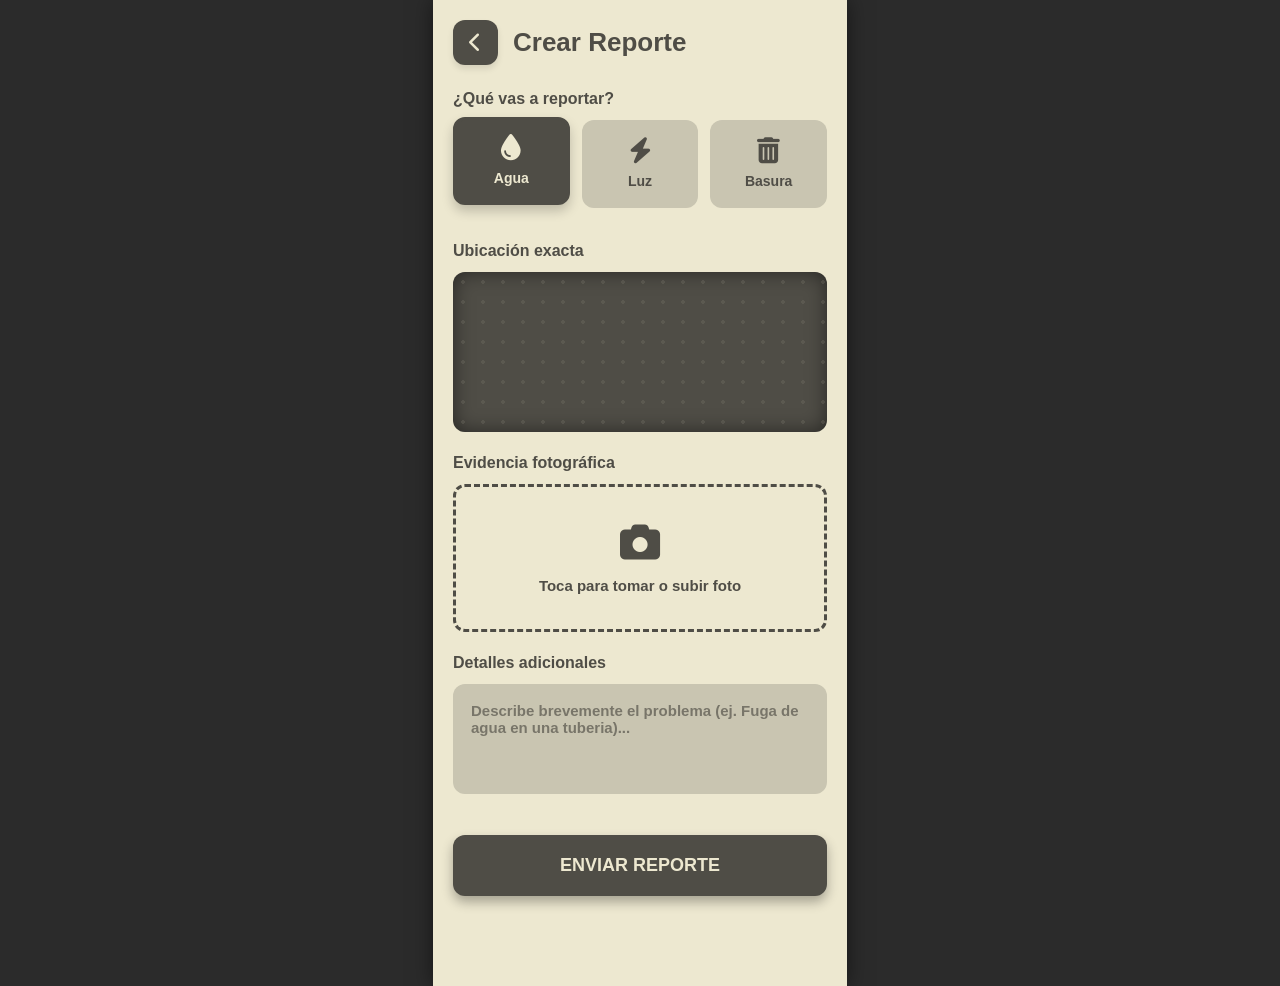
==== nuevo-reporte.html @ b4e28cd4 "primera version funcional del prototipo :D" ====
<!DOCTYPE html>
<html lang="es">
<head>
    <meta charset="UTF-8">
    <meta name="viewport" content="width=device-width, initial-scale=1.0">
    <title>Nuevo Reporte</title>
    <link rel="stylesheet" href="https://cdnjs.cloudflare.com/ajax/libs/font-awesome/6.4.0/css/all.min.css">
    <link rel="stylesheet" href="css/style.css">
    <link rel="stylesheet" href="https://unpkg.com/leaflet@1.9.4/dist/leaflet.css" />
    <script src="https://unpkg.com/leaflet@1.9.4/dist/leaflet.js"></script>
</head>
<body>
    <div class="app-container">
        <header class="top-bar-back">
            <a href="index.html" class="back-btn"><i class="fa-solid fa-chevron-left"></i></a>
            <h1>Crear Reporte</h1>
        </header>

        <form class="report-form" id="form-nuevo-reporte">
            <div class="form-group">
                <label>¿Qué vas a reportar?</label>
                <div class="category-selector">
                    <label class="category-option">
                        <input type="radio" name="categoria" value="agua" checked>
                        <div class="category-card">
                            <i class="fa-solid fa-droplet"></i>
                            <span>Agua</span>
                        </div>
                    </label>
                    <label class="category-option">
                        <input type="radio" name="categoria" value="luz">
                        <div class="category-card">
                            <i class="fa-solid fa-bolt"></i>
                            <span>Luz</span>
                        </div>
                    </label>
                    <label class="category-option">
                        <input type="radio" name="categoria" value="basura">
                        <div class="category-card">
                            <i class="fa-solid fa-trash-can"></i>
                            <span>Basura</span>
                        </div>
                    </label>
                </div>
            </div>
            <div class="form-group">
                <label>Ubicación exacta</label>
                <div id="mapa" class="map-placeholder" style="z-index: 1;"></div>
            </div>
            <div class="form-group">
                <label>Evidencia fotográfica</label>
                <input type="file" id="input-foto" accept="image/*" capture="environment" style="display: none;">
                
                <div class="photo-upload" id="btn-foto">
                    <img id="preview-foto" src="" alt="Vista previa" style="display: none; width: 100%; border-radius: 8px; margin-bottom: 10px; border: 2px solid var(--color-4);">
                    <i class="fa-solid fa-camera" id="icono-camara"></i>
                    <p id="texto-camara">Toca para tomar o subir foto</p>
                </div>
            </div>
            <div class="form-group">
                <label>Detalles adicionales</label>
                <textarea placeholder="Describe brevemente el problema (ej. Fuga de agua en una tuberia)..."></textarea>
            </div>
            <button type="submit" class="submit-btn" id="btn-enviar">ENVIAR REPORTE</button>
        </form>

    </div>
    <script type ="module" src="js/app.js"></script>
</body>
</html>
---- css/style.css ----
/* Paleta de Colores estricta */
:root {
    --color-1: #EDE8D0; /* Fondo general y tarjetas */
    --color-2: #C9C5B1; /* Buscador, saludo, y nav inferior */
    --color-3: #787569; /* Textos secundarios */
    --color-4: #4F4D46; /* Textos principales e íconos */
}

* {
    margin: 0;
    padding: 0;
    box-sizing: border-box;
    font-family: 'Segoe UI', Roboto, Helvetica, Arial, sans-serif;
}

body {
    background-color: #2b2b2b; /* Fondo oscuro exterior para simular celular en PC */
    display: flex;
    justify-content: center;
    min-height: 100vh;
}

.app-container {
    background-color: var(--color-1);
    width: 100%;
    max-width: 414px; /* Ancho estándar de móvil */
    position: relative;
    padding: 20px 20px 90px 20px; /* Espacio inferior para el nav */
    overflow-x: hidden;
    box-shadow: 0 0 20px rgba(0,0,0,0.5);
}

/* ================= Top Bar ================= */
.top-bar {
    display: flex;
    justify-content: space-between;
    align-items: center;
    margin-bottom: 20px;
    gap: 15px;
}

.search-bar {
    background-color: var(--color-2);
    border-radius: 12px;
    display: flex;
    align-items: center;
    padding: 12px 15px;
    flex-grow: 1;
}

.search-bar i {
    color: var(--color-4);
    margin-right: 10px;
}

.search-bar input {
    border: none;
    background: transparent;
    outline: none;
    color: var(--color-4);
    font-size: 16px;
    width: 100%;
}

.search-bar input::placeholder {
    color: var(--color-3);
}

.profile-avatar {
    width: 45px;
    height: 45px;
    background-color: var(--color-4);
    border-radius: 50%;
    display: flex;
    justify-content: center;
    align-items: center;
    color: var(--color-1);
    font-size: 20px;
}

/* ================= Tarjeta de Saludo ================= */
.greeting-card {
    background-color: var(--color-2);
    border-radius: 12px;
    padding: 25px 20px;
    text-align: center;
    margin-bottom: 25px;
    box-shadow: 0px 6px 12px rgba(0, 0, 0, 0.08); /* Sombra suave de la maqueta */
}

.greeting-card h1 {
    color: var(--color-4);
    font-size: 26px;
    font-weight: 400;
    margin-bottom: 5px;
}

.greeting-card p {
    color: var(--color-3);
    font-size: 15px;
}

/* ================= Filtros ================= */
.filters {
    display: flex;
    gap: 10px;
    overflow-x: auto;
    margin-bottom: 20px;
    padding-bottom: 10px;
}

.filters::-webkit-scrollbar {
    display: none; /* Oculta scrollbar en Chrome/Safari */
}

.filter-btn {
    background-color: var(--color-1);
    border: 2px solid var(--color-3);
    color: var(--color-4);
    padding: 8px 16px;
    border-radius: 20px;
    font-size: 14px;
    white-space: nowrap;
    cursor: pointer;
    font-weight: 600;
    transition: all 0.2s ease;
}

.filter-btn.active {
    background-color: var(--color-4);
    color: var(--color-1);
    border-color: var(--color-4);
}

/* ================= Lista de Reportes ================= */
.reports-list {
    display: flex;
    flex-direction: column;
    gap: 18px;
}

.report-card {
    background-color: var(--color-1);
    border-radius: 12px;
    padding: 20px 25px;
    box-shadow: 4px 6px 10px rgba(0, 0, 0, 0.12); /* Réplica de la sombra de tu diseño */
    position: relative;
    border: 1px solid rgba(201, 197, 177, 0.5); /* Borde sutil del --color-2 */
}

/* Etiquetas de Estado */
.status-badge {
    position: absolute;
    top: -10px;
    left: 20px;
    background-color: var(--color-4);
    color: var(--color-1);
    padding: 4px 12px;
    border-radius: 8px;
    font-size: 12px;
    font-weight: bold;
    box-shadow: 0 2px 4px rgba(0,0,0,0.2);
}

.card-content {
    display: flex;
    justify-content: space-between;
    align-items: center;
    margin-top: 5px;
}

.card-text h2 {
    color: var(--color-4);
    font-size: 24px;
    font-weight: 700;
    margin-bottom: 5px;
}

.card-text p {
    color: var(--color-3);
    font-size: 14px;
}

.card-icon i {
    font-size: 45px;
    color: var(--color-4);
}

/* ================= Botón Flotante ================= */
.fab-btn {
    position: absolute;
    bottom: 100px;
    right: 20px;
    width: 60px;
    height: 60px;
    background-color: var(--color-4);
    color: var(--color-1);
    border: none;
    border-radius: 50%;
    font-size: 24px;
    box-shadow: 0 6px 12px rgba(0,0,0,0.3);
    cursor: pointer;
    z-index: 10;
}

/* ================= Nav Inferior ================= */
.bottom-nav {
    position: absolute;
    bottom: 0;
    left: 0;
    width: 100%;
    background-color: var(--color-2);
    display: flex;
    justify-content: space-around;
    align-items: center;
    padding: 20px 0;
}

.nav-item {
    color: var(--color-4);
    font-size: 26px;
    text-decoration: none;
    transition: transform 0.2s;
}

.nav-item:hover {
    transform: scale(1.1);
}

/* ================= Nuevo Reporte ================= */
.top-bar-back {
    display: flex;
    align-items: center;
    margin-bottom: 25px;
    gap: 15px;
}

.back-btn {
    background-color: var(--color-4);
    color: var(--color-1);
    width: 45px;
    height: 45px;
    border-radius: 12px;
    display: flex;
    justify-content: center;
    align-items: center;
    text-decoration: none;
    font-size: 20px;
    box-shadow: 0 4px 6px rgba(0,0,0,0.1);
}

.top-bar-back h1 {
    color: var(--color-4);
    font-size: 26px;
    font-weight: 700;
}

.report-form {
    display: flex;
    flex-direction: column;
    gap: 22px;
}

.form-group label {
    display: block;
    color: var(--color-4);
    font-weight: 700;
    margin-bottom: 12px;
    font-size: 16px;
}

/* Selector de Categorías (Ocultar el input nativo) */
.category-selector {
    display: flex;
    gap: 12px;
}

.category-option {
    flex: 1;
    cursor: pointer;
}

.category-option input {
    display: none;
}

/* Tarjetas de Selección */
.category-card {
    background-color: var(--color-2);
    border: 3px solid transparent;
    border-radius: 12px;
    padding: 15px 10px;
    text-align: center;
    color: var(--color-4);
    transition: all 0.2s ease;
}

.category-card i {
    font-size: 26px;
    display: block;
    margin-bottom: 8px;
}

.category-card span {
    font-size: 14px;
    font-weight: 700;
}

/* Estado Activo (Seleccionado) */
.category-option input:checked + .category-card {
    background-color: var(--color-4);
    color: var(--color-1);
    border-color: var(--color-4);
    transform: translateY(-3px);
    box-shadow: 0 6px 12px rgba(0,0,0,0.2);
}

/* Mapa Placeholder */
.map-placeholder {
    background-color: var(--color-4);
    height: 160px;
    border-radius: 12px;
    display: flex;
    flex-direction: column;
    justify-content: center;
    align-items: center;
    color: var(--color-1);
    position: relative;
    overflow: hidden;
    box-shadow: inset 0 0 20px rgba(0,0,0,0.5);
}

/* Patrón de puntos para el mapa */
.map-placeholder::after {
    content: '';
    position: absolute;
    width: 100%;
    height: 100%;
    background-image: radial-gradient(var(--color-3) 2px, transparent 2px);
    background-size: 20px 20px;
    opacity: 0.3;
}

.map-placeholder i {
    font-size: 35px;
    margin-bottom: 10px;
    z-index: 1;
    animation: bounce 2s infinite ease-in-out;
}

.map-placeholder p {
    z-index: 1;
    font-size: 15px;
    font-weight: 700;
}

/* Área de Upload Fotográfico */
.photo-upload {
    background-color: var(--color-1);
    border: 3px dashed var(--color-4);
    border-radius: 12px;
    padding: 35px;
    text-align: center;
    color: var(--color-4);
    cursor: pointer;
    transition: background-color 0.2s;
}

.photo-upload:hover {
    background-color: var(--color-2);
}

.photo-upload i {
    font-size: 40px;
    margin-bottom: 15px;
}

.photo-upload p {
    font-weight: 700;
    font-size: 15px;
}

/* Textarea de Detalles */
textarea {
    width: 100%;
    background-color: var(--color-2);
    border: none;
    border-radius: 12px;
    padding: 18px;
    color: var(--color-4);
    font-size: 15px;
    resize: none;
    height: 110px;
    outline: none;
}

textarea::placeholder {
    color: var(--color-3);
    font-weight: 600;
}

/* Botón Enviar Principal */
.submit-btn {
    background-color: var(--color-4);
    color: var(--color-1);
    border: none;
    border-radius: 12px;
    padding: 20px;
    font-size: 18px;
    font-weight: 800;
    cursor: pointer;
    margin-top: 15px;
    box-shadow: 0 6px 12px rgba(0,0,0,0.3);
    transition: transform 0.2s;
}

.submit-btn:active {
    transform: scale(0.98);
}

/* Animación del pin de ubicación */
@keyframes bounce {
    0%, 100% { transform: translateY(0); }
    50% { transform: translateY(-8px); }
}

/* ================= Centro de Alertas ================= */
.top-bar-alerts {
    display: flex;
    justify-content: space-between;
    align-items: center;
    margin-bottom: 25px;
    padding-bottom: 15px;
    border-bottom: 2px solid var(--color-2);
}

.top-bar-alerts h1 {
    color: var(--color-4);
    font-size: 26px;
    font-weight: 800;
}

.top-bar-alerts i {
    font-size: 24px;
    color: var(--color-4);
    animation: ring 4s infinite ease-in-out;
    transform-origin: top center;
}

.alerts-timeline {
    display: flex;
    flex-direction: column;
    gap: 20px;
    position: relative;
    padding-bottom: 20px;
}

/* Línea de tiempo vertical de fondo */
.alerts-timeline::before {
    content: '';
    position: absolute;
    left: 24px;
    top: 10px;
    bottom: 10px;
    width: 3px;
    background-color: var(--color-2);
    z-index: 0;
}

.alert-card {
    display: flex;
    gap: 15px;
    position: relative;
    z-index: 1;
}

.alert-icon {
    width: 50px;
    height: 50px;
    background-color: var(--color-2);
    border-radius: 50%;
    display: flex;
    justify-content: center;
    align-items: center;
    font-size: 20px;
    color: var(--color-4);
    flex-shrink: 0;
    border: 4px solid var(--color-1); /* Efecto de corte con la línea */
}

/* Tarjeta invertida (Fondo oscuro) */
.alert-content {
    background-color: var(--color-4);
    color: var(--color-1);
    padding: 15px;
    border-radius: 12px;
    flex-grow: 1;
    box-shadow: 0 4px 8px rgba(0,0,0,0.2);
}

.alert-time {
    display: block;
    font-size: 12px;
    color: var(--color-2);
    font-weight: 700;
    margin-bottom: 5px;
}

.alert-content h3 {
    font-size: 18px;
    margin-bottom: 5px;
}

.alert-content p {
    font-size: 14px;
    color: var(--color-1);
    opacity: 0.9;
}

/* Variantes de color según urgencia */
.alert-card.critical .alert-icon {
    background-color: var(--color-4);
    color: var(--color-1);
}

.alert-card.critical .alert-content {
    border-left: 5px solid var(--color-2);
}

/* Alerta antigua/informativa (Colores claros) */
.alert-card.resolved .alert-content {
    background-color: var(--color-2);
    color: var(--color-4);
}

.alert-card.resolved .alert-time, 
.alert-card.resolved .alert-content p {
    color: var(--color-4);
}

/* Animación de la campana */
@keyframes ring {
    0%, 10%, 100% { transform: rotate(0); }
    2% { transform: rotate(15deg); }
    4% { transform: rotate(-10deg); }
    6% { transform: rotate(5deg); }
    8% { transform: rotate(-5deg); }
}
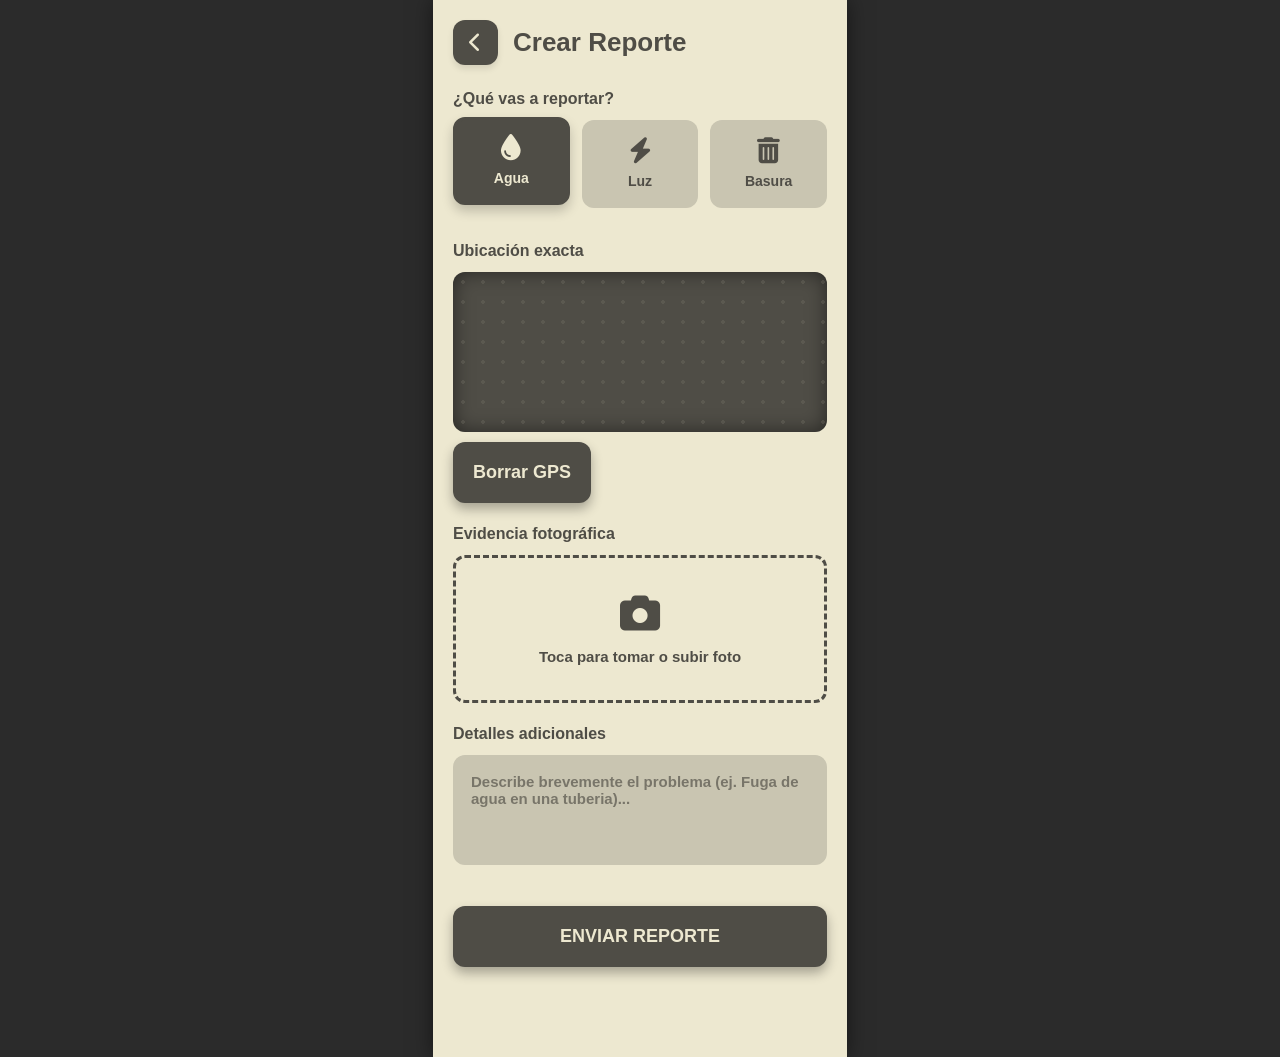
==== commit 78eef95a: "actualizacion para subida de imagenes ojala funcione :D" ====
--- a/nuevo-reporte.html
+++ b/nuevo-reporte.html
@@ -46,6 +46,7 @@
             <div class="form-group">
                 <label>Ubicación exacta</label>
                 <div id="mapa" class="map-placeholder" style="z-index: 1;"></div>
+                <button type="button" id="btn-limpiar" class="submit-btn" style="margin-top: 10px;">Borrar GPS</button>
             </div>
             <div class="form-group">
                 <label>Evidencia fotográfica</label>
